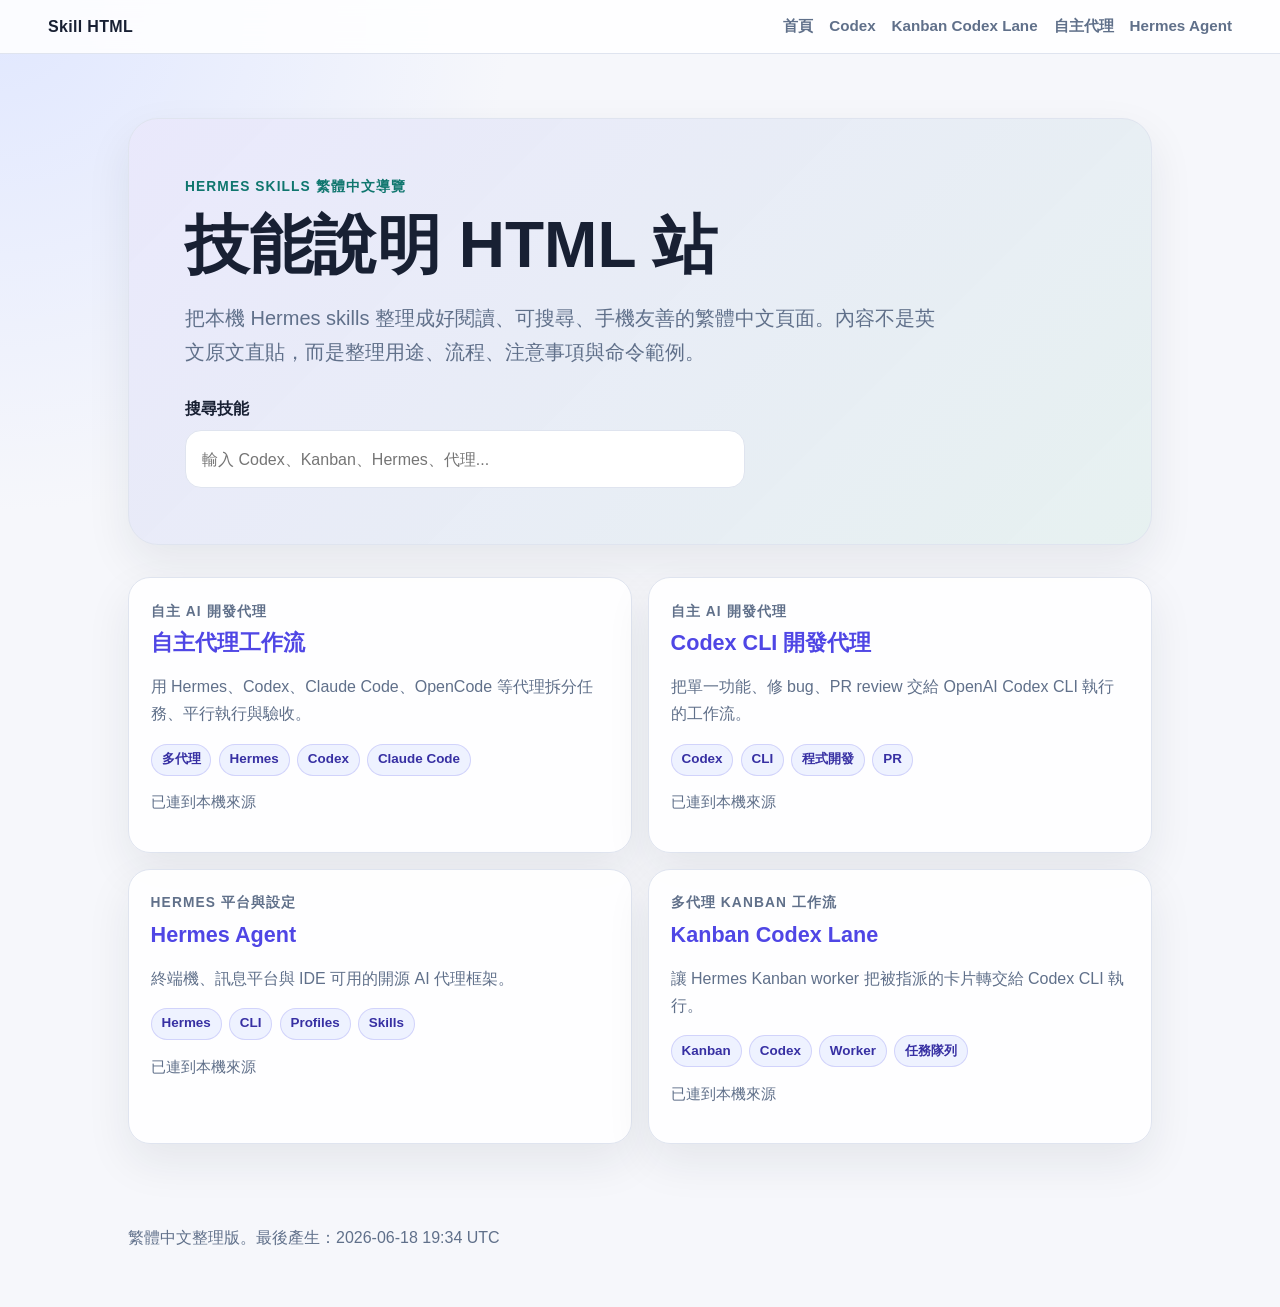
==== index.html @ b424e1a5 "feat: add Traditional Chinese skill HTML site" ====
<!doctype html>
<html lang="zh-Hant">
<head>
  <meta charset="utf-8">
  <meta name="viewport" content="width=device-width, initial-scale=1">
  <meta name="description" content="Hermes skills 繁體中文 HTML 導覽">
  <title>首頁｜Skill HTML</title>
  <link rel="stylesheet" href="assets/style.css">
  <script src="assets/app.js" defer></script>
</head>
<body>
  <header class="site-header">
    <a class="brand" href="index.html">Skill HTML</a>
    <button class="nav-toggle" type="button" aria-expanded="false" aria-controls="site-nav">選單</button>
    <nav id="site-nav" class="site-nav">
      <a href="index.html">首頁</a>
      <a href="skills/codex.html">Codex</a>
      <a href="skills/kanban-codex-lane.html">Kanban Codex Lane</a>
      <a href="skills/autonomous-agent-workflows.html">自主代理</a>
      <a href="skills/hermes-agent.html">Hermes Agent</a>
    </nav>
  </header>
  <main>
    <section class="hero">
      <p class="eyebrow">Hermes Skills 繁體中文導覽</p>
      <h1>技能說明 HTML 站</h1>
      <p class="subtitle">把本機 Hermes skills 整理成好閱讀、可搜尋、手機友善的繁體中文頁面。內容不是英文原文直貼，而是整理用途、流程、注意事項與命令範例。</p>
      <label class="search-box" for="skill-search">搜尋技能</label>
      <input id="skill-search" type="search" placeholder="輸入 Codex、Kanban、Hermes、代理..." autocomplete="off">
    </section>

    <section class="skill-list" aria-label="技能列表">
        <article class="skill-card" data-search="autonomous-agent-workflows 自主代理工作流 這個技能是一套多代理開發方法：先由主代理界定目標與完成定義，再把可獨立處理的子任務委派給其他代理或 CLI，最後由主代理整合、驗證、提交。它強調隔離、可觀測、可回復，而不是讓多個代理同時亂改同一個工作區。">
          <p class="eyebrow">自主 AI 開發代理</p>
          <h2><a href="skills/autonomous-agent-workflows.html">自主代理工作流</a></h2>
          <p>用 Hermes、Codex、Claude Code、OpenCode 等代理拆分任務、平行執行與驗收。</p>
          <div class="tags"><span>多代理</span><span>Hermes</span><span>Codex</span><span>Claude Code</span></div>
          <p class="source-status">已連到本機來源</p>
        </article>        <article class="skill-card" data-search="codex Codex CLI 開發代理 這個技能用來啟動與管理 Codex CLI，讓它在獨立工作目錄中完成明確的開發任務。重點不是把需求丟出去就放任不管，而是先界定範圍、提供必要上下文、要求測試與提交紀錄，再由 Ethan 檢查輸出與整合結果。">
          <p class="eyebrow">自主 AI 開發代理</p>
          <h2><a href="skills/codex.html">Codex CLI 開發代理</a></h2>
          <p>把單一功能、修 bug、PR review 交給 OpenAI Codex CLI 執行的工作流。</p>
          <div class="tags"><span>Codex</span><span>CLI</span><span>程式開發</span><span>PR</span></div>
          <p class="source-status">已連到本機來源</p>
        </article>        <article class="skill-card" data-search="hermes-agent Hermes Agent Hermes Agent 是 Nous Research 的開源 AI 代理框架。它可以在終端機、通訊平台與 IDE 中使用，透過工具呼叫操作檔案、執行命令、搜尋資料、管理記憶與技能。這份中文整理著重在日常使用與設定：profile、skills、tools、MCP、gateway、cron、memory，以及遇到問題時的排查方向。">
          <p class="eyebrow">Hermes 平台與設定</p>
          <h2><a href="skills/hermes-agent.html">Hermes Agent</a></h2>
          <p>終端機、訊息平台與 IDE 可用的開源 AI 代理框架。</p>
          <div class="tags"><span>Hermes</span><span>CLI</span><span>Profiles</span><span>Skills</span></div>
          <p class="source-status">已連到本機來源</p>
        </article>        <article class="skill-card" data-search="kanban-codex-lane Kanban Codex Lane 這個技能描述在 Hermes Kanban 架構中，如何把某張卡片交給 Codex CLI lane。Kanban 負責任務狀態、指派與留言；Codex 負責在 repo 中實作。關鍵是 worker 必須先讀卡片、確認範圍，再把足夠上下文轉成 Codex 任務，最後把測試結果與阻塞原因回寫到 kanban。">
          <p class="eyebrow">多代理 Kanban 工作流</p>
          <h2><a href="skills/kanban-codex-lane.html">Kanban Codex Lane</a></h2>
          <p>讓 Hermes Kanban worker 把被指派的卡片轉交給 Codex CLI 執行。</p>
          <div class="tags"><span>Kanban</span><span>Codex</span><span>Worker</span><span>任務隊列</span></div>
          <p class="source-status">已連到本機來源</p>
        </article>
    </section>

  </main>
  <footer class="site-footer">
    <p>繁體中文整理版。最後產生：2026-06-18 19:34 UTC</p>
  </footer>
</body>
</html>
---- assets/style.css ----
:root {
  color-scheme: light;
  --bg: #f6f7fb;
  --surface: #ffffff;
  --surface-2: #eef2ff;
  --text: #182033;
  --muted: #60708a;
  --brand: #4f46e5;
  --brand-2: #0f766e;
  --border: #dfe4ef;
  --shadow: 0 18px 45px rgba(24, 32, 51, 0.08);
  --radius: 22px;
}

* { box-sizing: border-box; }

body {
  margin: 0;
  font-family: -apple-system, BlinkMacSystemFont, "Segoe UI", "Noto Sans TC", "PingFang TC", "Microsoft JhengHei", sans-serif;
  line-height: 1.7;
  background: radial-gradient(circle at top left, #e0e7ff 0, transparent 32rem), var(--bg);
  color: var(--text);
}

a { color: var(--brand); text-decoration: none; }
a:hover { text-decoration: underline; }

.site-header {
  position: sticky;
  top: 0;
  z-index: 10;
  display: flex;
  align-items: center;
  justify-content: space-between;
  gap: 1rem;
  padding: 0.8rem clamp(1rem, 4vw, 3rem);
  background: rgba(255, 255, 255, 0.86);
  border-bottom: 1px solid var(--border);
  backdrop-filter: blur(14px);
}

.brand {
  color: var(--text);
  font-weight: 800;
  letter-spacing: 0.02em;
}

.site-nav {
  display: flex;
  flex-wrap: wrap;
  gap: 0.5rem 1rem;
  align-items: center;
}

.site-nav a {
  color: var(--muted);
  font-size: 0.95rem;
  font-weight: 650;
}

.nav-toggle {
  display: none;
  border: 1px solid var(--border);
  border-radius: 999px;
  background: var(--surface);
  padding: 0.45rem 0.85rem;
  color: var(--text);
  font-weight: 700;
}

main {
  width: min(1120px, 100%);
  margin: 0 auto;
  padding: clamp(1.2rem, 4vw, 3rem);
}

.hero {
  margin: 1rem 0 2rem;
  padding: clamp(1.4rem, 5vw, 3.5rem);
  background: linear-gradient(135deg, rgba(79, 70, 229, 0.12), rgba(15, 118, 110, 0.1)), var(--surface);
  border: 1px solid var(--border);
  border-radius: calc(var(--radius) + 8px);
  box-shadow: var(--shadow);
}

.skill-hero { margin-bottom: 1.4rem; }

.eyebrow {
  margin: 0 0 0.45rem;
  color: var(--brand-2);
  font-size: 0.86rem;
  font-weight: 850;
  letter-spacing: 0.08em;
  text-transform: uppercase;
}

h1, h2, h3 { line-height: 1.25; }
h1 { margin: 0; font-size: clamp(2rem, 7vw, 4rem); }
h2 { margin-top: 0; font-size: 1.35rem; }
h3 { margin: 0 0 0.5rem; font-size: 1rem; }

.subtitle {
  max-width: 760px;
  margin: 1rem 0 0;
  color: var(--muted);
  font-size: clamp(1rem, 2.5vw, 1.25rem);
}

.search-box {
  display: block;
  margin-top: 1.6rem;
  font-weight: 800;
}

#skill-search {
  width: min(560px, 100%);
  margin-top: 0.5rem;
  padding: 0.9rem 1rem;
  border: 1px solid var(--border);
  border-radius: 16px;
  font: inherit;
  background: var(--surface);
  color: var(--text);
}

.skill-list,
.content-grid {
  display: grid;
  grid-template-columns: repeat(2, minmax(0, 1fr));
  gap: 1rem;
}

.skill-card,
.panel {
  background: rgba(255, 255, 255, 0.94);
  border: 1px solid var(--border);
  border-radius: var(--radius);
  box-shadow: var(--shadow);
}

.skill-card { padding: 1.35rem; }
.skill-card h2 { margin: 0 0 0.6rem; }
.skill-card p { color: var(--muted); }

.panel { padding: clamp(1rem, 3vw, 1.5rem); }
.span-2 { grid-column: span 2; }

.tags {
  display: flex;
  flex-wrap: wrap;
  gap: 0.45rem;
  margin-top: 1rem;
}

.tags span {
  display: inline-flex;
  align-items: center;
  border: 1px solid rgba(79, 70, 229, 0.18);
  border-radius: 999px;
  background: var(--surface-2);
  padding: 0.22rem 0.62rem;
  color: #3730a3;
  font-size: 0.84rem;
  font-weight: 700;
}

.source-status,
.muted {
  color: var(--muted);
  font-size: 0.92rem;
}

dl { margin: 0; }
dt { color: var(--muted); font-size: 0.82rem; font-weight: 800; }
dd { margin: 0 0 0.85rem; overflow-wrap: anywhere; }

ul { padding-left: 1.2rem; }
li + li { margin-top: 0.45rem; }

.commands {
  display: grid;
  gap: 0.9rem;
}

.command-card {
  border: 1px solid var(--border);
  border-radius: 16px;
  background: #fbfcff;
  padding: 1rem;
}

pre {
  margin: 0;
  overflow-x: auto;
  border-radius: 14px;
  background: #101828;
  color: #e5e7eb;
  padding: 0.95rem;
  font-size: 0.9rem;
}

code {
  font-family: "SFMono-Regular", Consolas, "Liberation Mono", monospace;
}

.site-footer {
  width: min(1120px, 100%);
  margin: 0 auto;
  padding: 1rem clamp(1.2rem, 4vw, 3rem) 2.5rem;
  color: var(--muted);
}

.is-hidden { display: none !important; }

@media (max-width: 760px) {
  .site-header { align-items: flex-start; }
  .nav-toggle { display: inline-flex; }
  .site-nav {
    display: none;
    position: absolute;
    left: 1rem;
    right: 1rem;
    top: 3.6rem;
    flex-direction: column;
    align-items: stretch;
    padding: 0.9rem;
    border: 1px solid var(--border);
    border-radius: 18px;
    background: var(--surface);
    box-shadow: var(--shadow);
  }
  .site-nav.is-open { display: flex; }
  .site-nav a { padding: 0.5rem; }
  .skill-list,
  .content-grid { grid-template-columns: 1fr; }
  .span-2 { grid-column: auto; }
  h1 { font-size: clamp(2rem, 12vw, 3rem); }
}
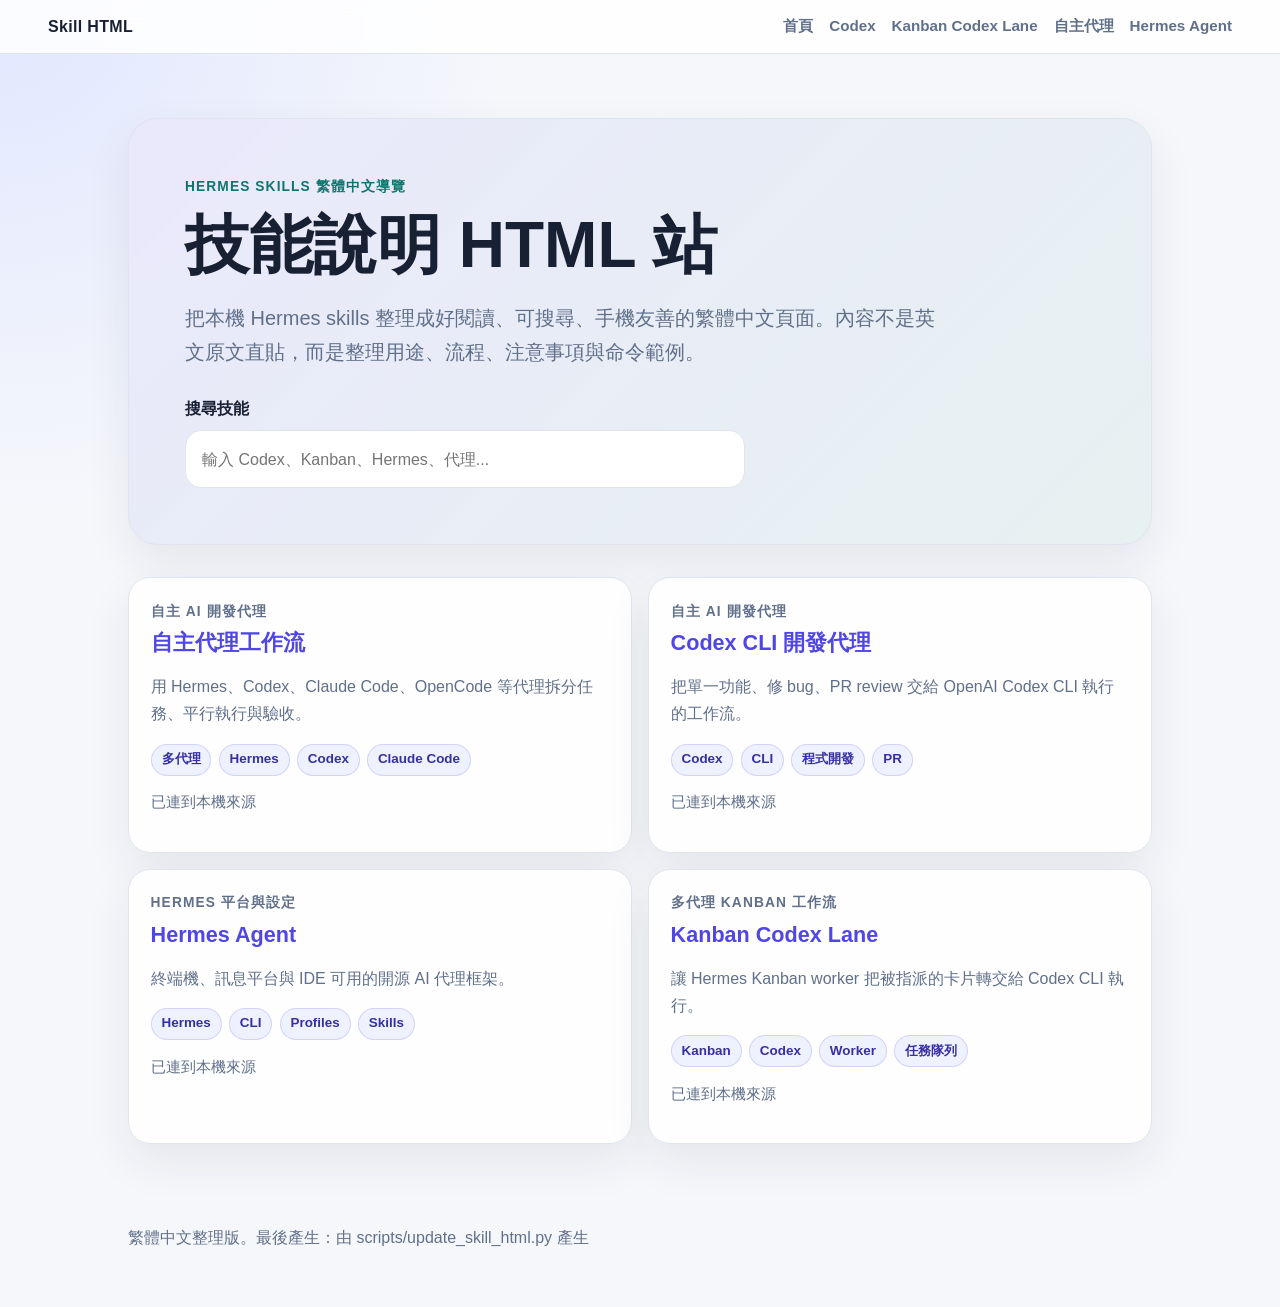
==== commit 9677bd2d: "fix: make generated skill pages deterministic" ====
--- a/index.html
+++ b/index.html
@@ -59,7 +59,7 @@
 
   </main>
   <footer class="site-footer">
-    <p>繁體中文整理版。最後產生：2026-06-18 19:34 UTC</p>
+    <p>繁體中文整理版。最後產生：由 scripts/update_skill_html.py 產生</p>
   </footer>
 </body>
 </html>
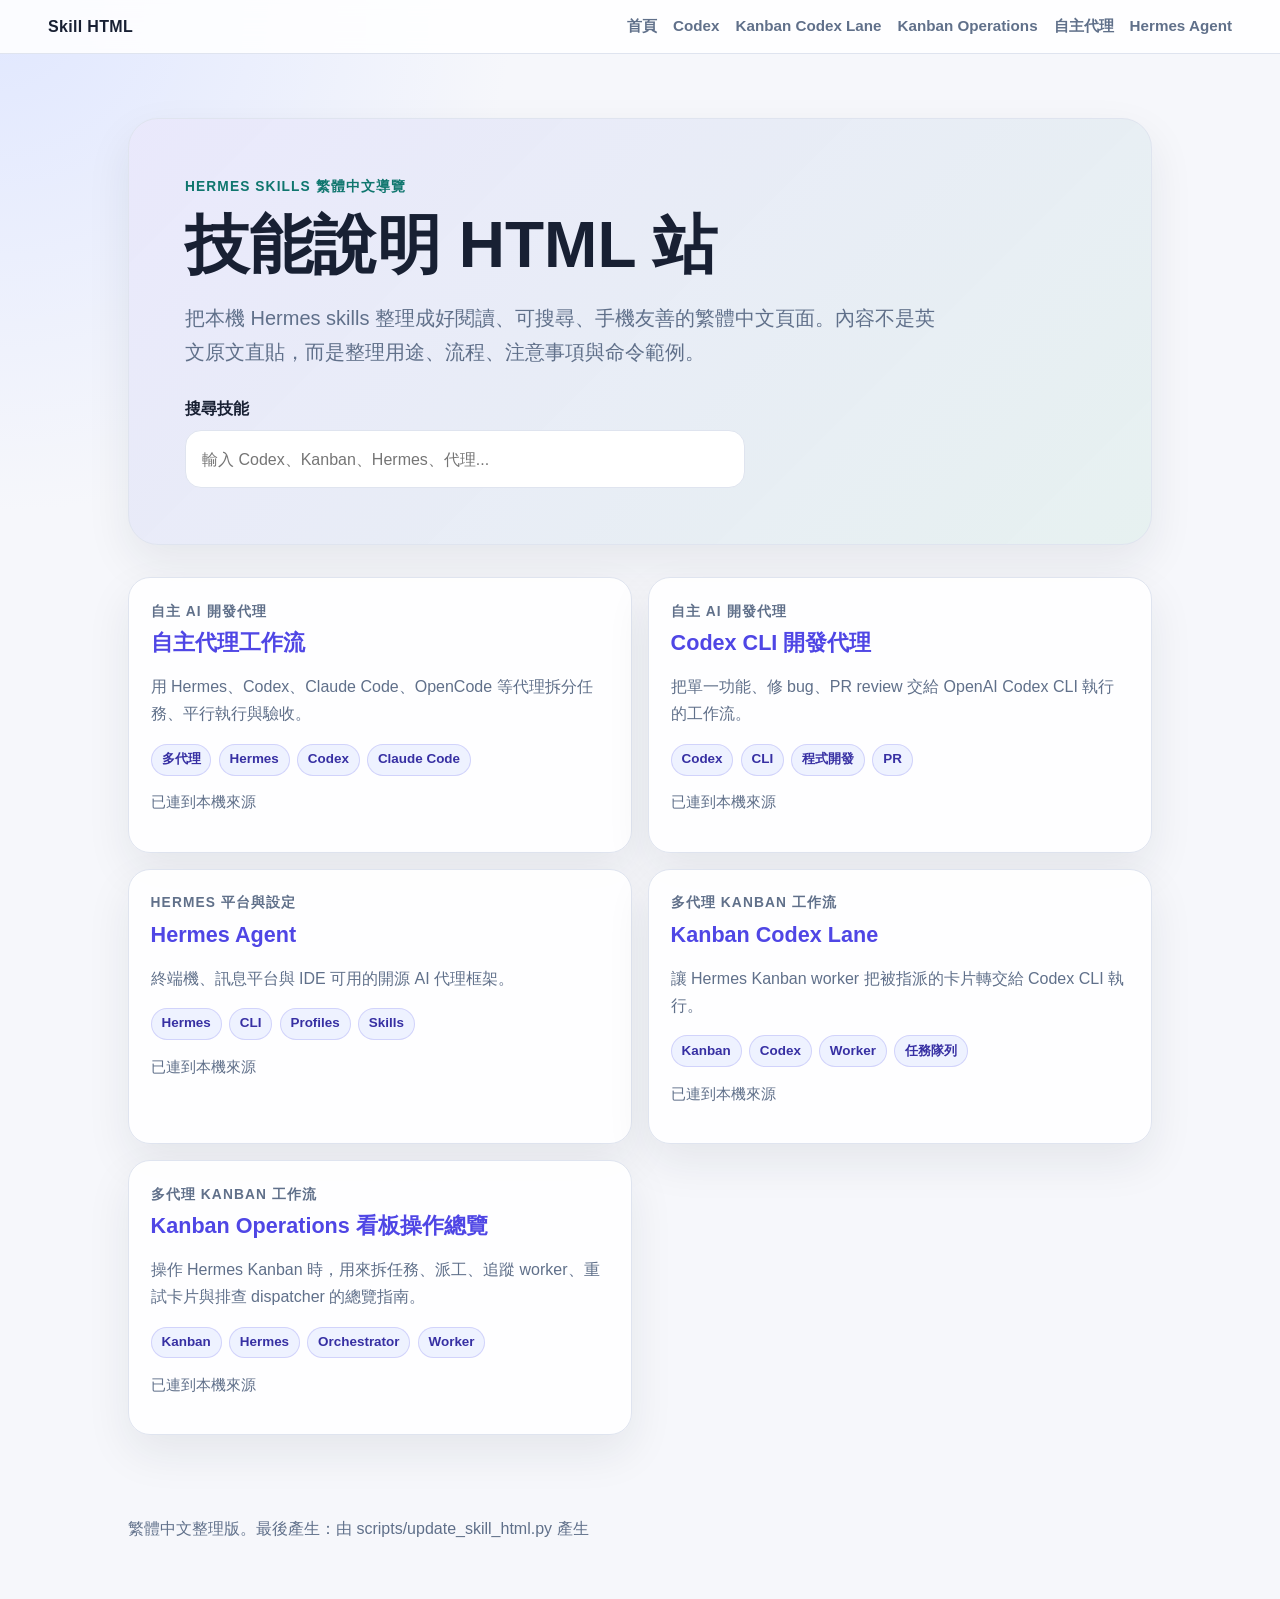
==== commit 269d786c: "feat: add Kanban operations skill page" ====
--- a/index.html
+++ b/index.html
@@ -16,6 +16,7 @@
       <a href="index.html">首頁</a>
       <a href="skills/codex.html">Codex</a>
       <a href="skills/kanban-codex-lane.html">Kanban Codex Lane</a>
+      <a href="skills/kanban-operations.html">Kanban Operations</a>
       <a href="skills/autonomous-agent-workflows.html">自主代理</a>
       <a href="skills/hermes-agent.html">Hermes Agent</a>
     </nav>
@@ -54,6 +55,12 @@
           <p>讓 Hermes Kanban worker 把被指派的卡片轉交給 Codex CLI 執行。</p>
           <div class="tags"><span>Kanban</span><span>Codex</span><span>Worker</span><span>任務隊列</span></div>
           <p class="source-status">已連到本機來源</p>
+        </article>        <article class="skill-card" data-search="kanban-operations Kanban Operations 看板操作總覽 用途：這個技能是 Hermes Kanban 的操作總覽，將 orchestrator lane、worker lane 與 operator lane 的責任分清楚。它不是把英文原文搬過來，而是把日常看板操作整理成手機上也容易閱讀的中文說明：如何拆卡、指派 profile、讓 worker 在正確工作區執行、用看板證據確認狀態，以及在卡住、逾時或需要重試時如何安全恢復。">
+          <p class="eyebrow">多代理 Kanban 工作流</p>
+          <h2><a href="skills/kanban-operations.html">Kanban Operations 看板操作總覽</a></h2>
+          <p>操作 Hermes Kanban 時，用來拆任務、派工、追蹤 worker、重試卡片與排查 dispatcher 的總覽指南。</p>
+          <div class="tags"><span>Kanban</span><span>Hermes</span><span>Orchestrator</span><span>Worker</span></div>
+          <p class="source-status">已連到本機來源</p>
         </article>
     </section>
 
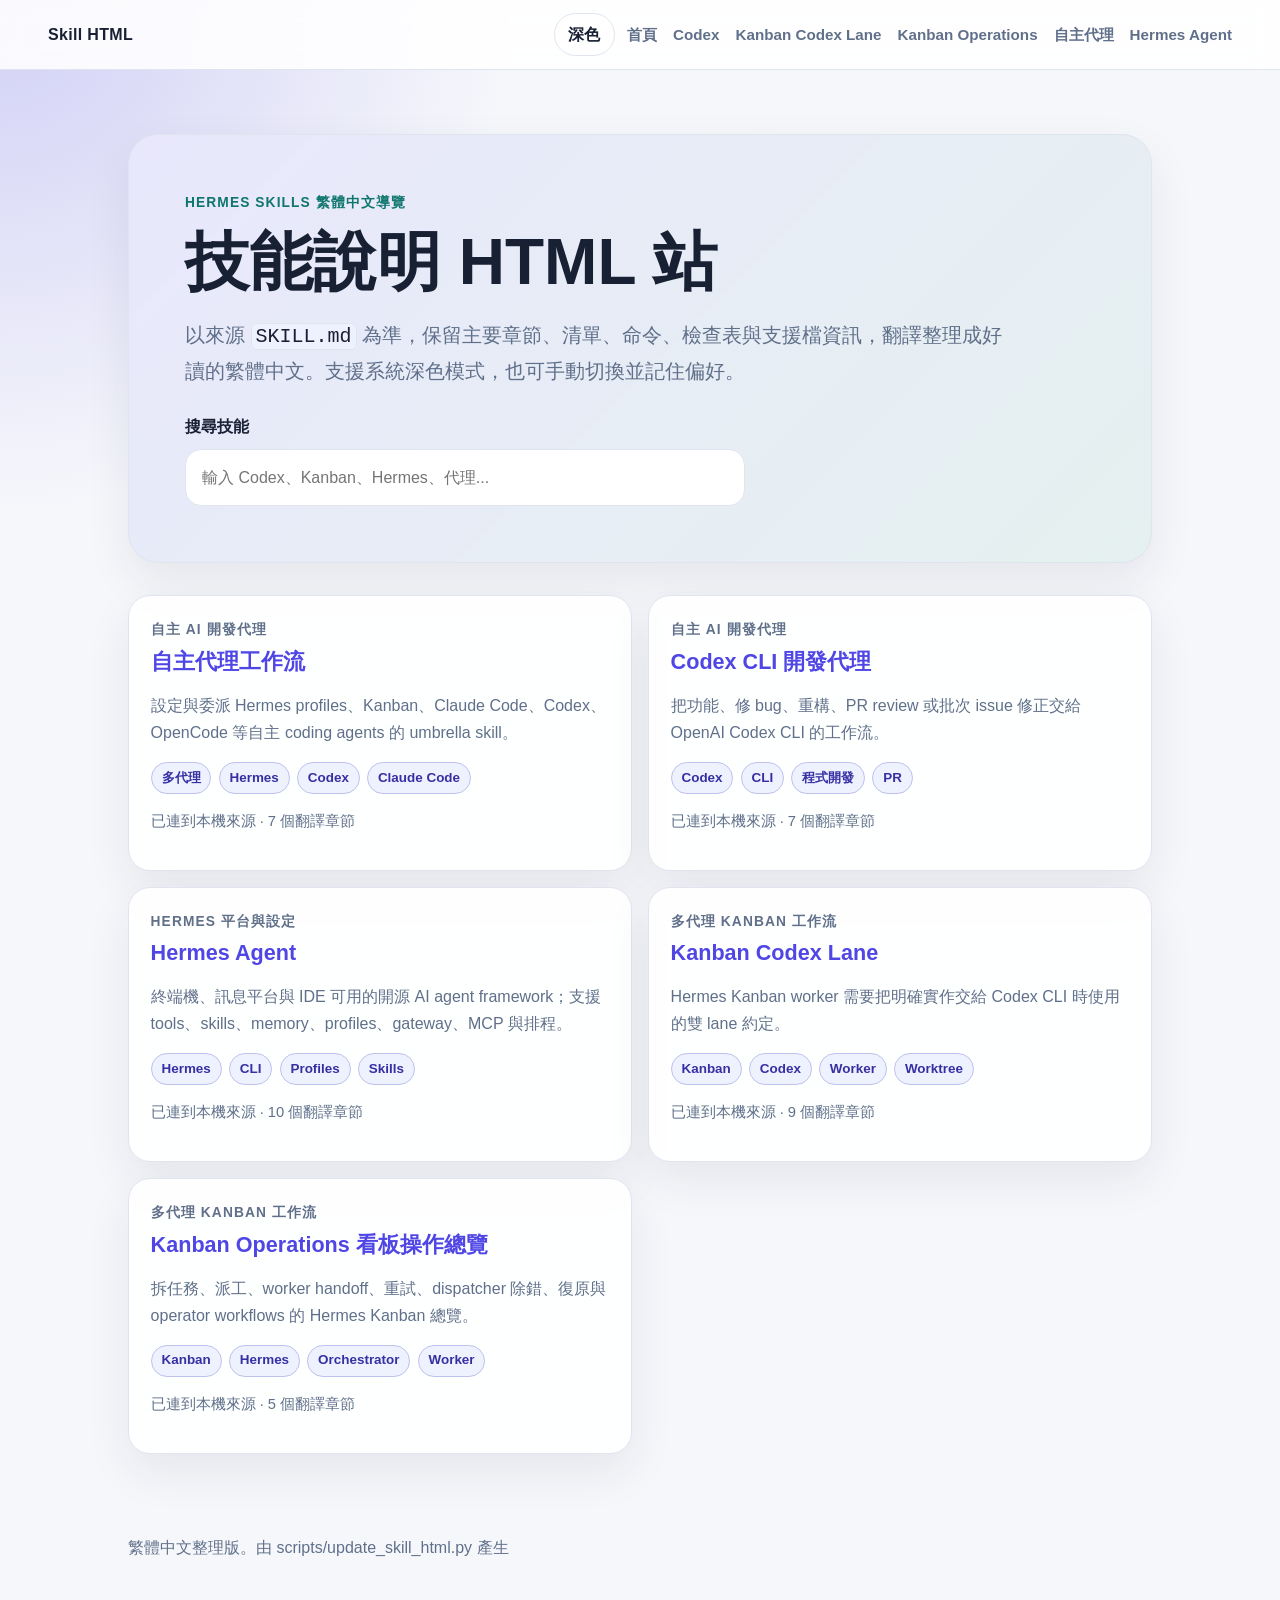
==== commit a54466b7: "feat: improve skill HTML fidelity and dark mode" ====
--- a/index.html
+++ b/index.html
@@ -11,6 +11,7 @@
 <body>
   <header class="site-header">
     <a class="brand" href="index.html">Skill HTML</a>
+    <button class="theme-toggle" type="button" aria-label="切換深色模式" aria-pressed="false">深色</button>
     <button class="nav-toggle" type="button" aria-expanded="false" aria-controls="site-nav">選單</button>
     <nav id="site-nav" class="site-nav">
       <a href="index.html">首頁</a>
@@ -25,48 +26,48 @@
     <section class="hero">
       <p class="eyebrow">Hermes Skills 繁體中文導覽</p>
       <h1>技能說明 HTML 站</h1>
-      <p class="subtitle">把本機 Hermes skills 整理成好閱讀、可搜尋、手機友善的繁體中文頁面。內容不是英文原文直貼，而是整理用途、流程、注意事項與命令範例。</p>
+      <p class="subtitle">以來源 <code>SKILL.md</code> 為準，保留主要章節、清單、命令、檢查表與支援檔資訊，翻譯整理成好讀的繁體中文。支援系統深色模式，也可手動切換並記住偏好。</p>
       <label class="search-box" for="skill-search">搜尋技能</label>
       <input id="skill-search" type="search" placeholder="輸入 Codex、Kanban、Hermes、代理..." autocomplete="off">
     </section>
 
     <section class="skill-list" aria-label="技能列表">
-        <article class="skill-card" data-search="autonomous-agent-workflows 自主代理工作流 這個技能是一套多代理開發方法：先由主代理界定目標與完成定義，再把可獨立處理的子任務委派給其他代理或 CLI，最後由主代理整合、驗證、提交。它強調隔離、可觀測、可回復，而不是讓多個代理同時亂改同一個工作區。">
+        <article class="skill-card" data-search="autonomous-agent-workflows 自主代理工作流 此頁依照 Autonomous Agent Workflows 的 source SKILL.md 翻譯：Overview、Decision Flow、External coding CLIs、OpenCode API lane/API mode、Hermes profiles and model providers、Multi-agent agency teams、支援檔與 Verification Checklist。 多代理 Hermes Codex Claude Code OpenCode Kanban">
           <p class="eyebrow">自主 AI 開發代理</p>
           <h2><a href="skills/autonomous-agent-workflows.html">自主代理工作流</a></h2>
-          <p>用 Hermes、Codex、Claude Code、OpenCode 等代理拆分任務、平行執行與驗收。</p>
+          <p>設定與委派 Hermes profiles、Kanban、Claude Code、Codex、OpenCode 等自主 coding agents 的 umbrella skill。</p>
           <div class="tags"><span>多代理</span><span>Hermes</span><span>Codex</span><span>Claude Code</span></div>
-          <p class="source-status">已連到本機來源</p>
-        </article>        <article class="skill-card" data-search="codex Codex CLI 開發代理 這個技能用來啟動與管理 Codex CLI，讓它在獨立工作目錄中完成明確的開發任務。重點不是把需求丟出去就放任不管，而是先界定範圍、提供必要上下文、要求測試與提交紀錄，再由 Ethan 檢查輸出與整合結果。">
+          <p class="source-status">已連到本機來源 · 7 個翻譯章節</p>
+        </article>        <article class="skill-card" data-search="codex Codex CLI 開發代理 此頁依照 Codex CLI skill 的原始章節翻譯整理：保留何時使用、必要條件、一次性任務、長任務背景模式、重要 flags、Gateway 沙盒注意事項、PR review、worktree 平行修 issue、批次 PR review 與操作規則。 Codex CLI 程式開發 PR 自動化">
           <p class="eyebrow">自主 AI 開發代理</p>
           <h2><a href="skills/codex.html">Codex CLI 開發代理</a></h2>
-          <p>把單一功能、修 bug、PR review 交給 OpenAI Codex CLI 執行的工作流。</p>
+          <p>把功能、修 bug、重構、PR review 或批次 issue 修正交給 OpenAI Codex CLI 的工作流。</p>
           <div class="tags"><span>Codex</span><span>CLI</span><span>程式開發</span><span>PR</span></div>
-          <p class="source-status">已連到本機來源</p>
-        </article>        <article class="skill-card" data-search="hermes-agent Hermes Agent Hermes Agent 是 Nous Research 的開源 AI 代理框架。它可以在終端機、通訊平台與 IDE 中使用，透過工具呼叫操作檔案、執行命令、搜尋資料、管理記憶與技能。這份中文整理著重在日常使用與設定：profile、skills、tools、MCP、gateway、cron、memory，以及遇到問題時的排查方向。">
+          <p class="source-status">已連到本機來源 · 7 個翻譯章節</p>
+        </article>        <article class="skill-card" data-search="hermes-agent Hermes Agent 此頁以 Hermes Agent skill 為準，將原始長篇 skill 分成繁中可讀章節：定位與差異化、Quick Start、CLI reference、slash commands、paths/config、providers、toolsets、安全與隱私、voice、spawning、durable systems、troubleshooting、where to find things、contributor quick reference。官方文件仍是最新權威來源。 Hermes CLI Profiles Skills MCP Gateway">
           <p class="eyebrow">Hermes 平台與設定</p>
           <h2><a href="skills/hermes-agent.html">Hermes Agent</a></h2>
-          <p>終端機、訊息平台與 IDE 可用的開源 AI 代理框架。</p>
+          <p>終端機、訊息平台與 IDE 可用的開源 AI agent framework；支援 tools、skills、memory、profiles、gateway、MCP 與排程。</p>
           <div class="tags"><span>Hermes</span><span>CLI</span><span>Profiles</span><span>Skills</span></div>
-          <p class="source-status">已連到本機來源</p>
-        </article>        <article class="skill-card" data-search="kanban-codex-lane Kanban Codex Lane 這個技能描述在 Hermes Kanban 架構中，如何把某張卡片交給 Codex CLI lane。Kanban 負責任務狀態、指派與留言；Codex 負責在 repo 中實作。關鍵是 worker 必須先讀卡片、確認範圍，再把足夠上下文轉成 Codex 任務，最後把測試結果與阻塞原因回寫到 kanban。">
+          <p class="source-status">已連到本機來源 · 10 個翻譯章節</p>
+        </article>        <article class="skill-card" data-search="kanban-codex-lane Kanban Codex Lane 此頁忠實保留 Kanban Codex Lane skill 的結構：Overview、何時使用與何時不用、所有權規則、worktree/branch pattern、能力檢查、模式選擇、prompt 建構、監控與 kill、reconciliation checklist、kanban_complete metadata schema、常見陷阱與驗證清單。 Kanban Codex Worker Worktree 自動化">
           <p class="eyebrow">多代理 Kanban 工作流</p>
           <h2><a href="skills/kanban-codex-lane.html">Kanban Codex Lane</a></h2>
-          <p>讓 Hermes Kanban worker 把被指派的卡片轉交給 Codex CLI 執行。</p>
-          <div class="tags"><span>Kanban</span><span>Codex</span><span>Worker</span><span>任務隊列</span></div>
-          <p class="source-status">已連到本機來源</p>
-        </article>        <article class="skill-card" data-search="kanban-operations Kanban Operations 看板操作總覽 用途：這個技能是 Hermes Kanban 的操作總覽，將 orchestrator lane、worker lane 與 operator lane 的責任分清楚。它不是把英文原文搬過來，而是把日常看板操作整理成手機上也容易閱讀的中文說明：如何拆卡、指派 profile、讓 worker 在正確工作區執行、用看板證據確認狀態，以及在卡住、逾時或需要重試時如何安全恢復。">
+          <p>Hermes Kanban worker 需要把明確實作交給 Codex CLI 時使用的雙 lane 約定。</p>
+          <div class="tags"><span>Kanban</span><span>Codex</span><span>Worker</span><span>Worktree</span></div>
+          <p class="source-status">已連到本機來源 · 9 個翻譯章節</p>
+        </article>        <article class="skill-card" data-search="kanban-operations Kanban Operations 看板操作總覽 此頁依照 Kanban Operations umbrella skill 的原始章節翻譯整理：Overview、Orchestrator lane、Worker lane、Operator lane、支援檔與 Verification Checklist。重點是用 board evidence 管理狀態，而不是靠猜測或口頭摘要。 Kanban Hermes Orchestrator Worker Operator Recovery">
           <p class="eyebrow">多代理 Kanban 工作流</p>
           <h2><a href="skills/kanban-operations.html">Kanban Operations 看板操作總覽</a></h2>
-          <p>操作 Hermes Kanban 時，用來拆任務、派工、追蹤 worker、重試卡片與排查 dispatcher 的總覽指南。</p>
+          <p>拆任務、派工、worker handoff、重試、dispatcher 除錯、復原與 operator workflows 的 Hermes Kanban 總覽。</p>
           <div class="tags"><span>Kanban</span><span>Hermes</span><span>Orchestrator</span><span>Worker</span></div>
-          <p class="source-status">已連到本機來源</p>
+          <p class="source-status">已連到本機來源 · 5 個翻譯章節</p>
         </article>
     </section>
 
   </main>
   <footer class="site-footer">
-    <p>繁體中文整理版。最後產生：由 scripts/update_skill_html.py 產生</p>
+    <p>繁體中文整理版。由 scripts/update_skill_html.py 產生</p>
   </footer>
 </body>
 </html>
--- a/assets/style.css
+++ b/assets/style.css
@@ -2,14 +2,63 @@
   color-scheme: light;
   --bg: #f6f7fb;
   --surface: #ffffff;
+  --surface-rgb: 255, 255, 255;
   --surface-2: #eef2ff;
+  --surface-3: #fbfcff;
   --text: #182033;
   --muted: #60708a;
   --brand: #4f46e5;
   --brand-2: #0f766e;
+  --tag-text: #3730a3;
   --border: #dfe4ef;
   --shadow: 0 18px 45px rgba(24, 32, 51, 0.08);
+  --code-bg: #101828;
+  --code-text: #e5e7eb;
+  --callout-bg: #fff7ed;
+  --callout-border: #fed7aa;
   --radius: 22px;
+}
+
+@media (prefers-color-scheme: dark) {
+  :root:not([data-theme="light"]) {
+    color-scheme: dark;
+    --bg: #0b1020;
+    --surface: #111827;
+    --surface-rgb: 17, 24, 39;
+    --surface-2: #172554;
+    --surface-3: #0f172a;
+    --text: #e5e7eb;
+    --muted: #a7b0c0;
+    --brand: #a5b4fc;
+    --brand-2: #5eead4;
+    --tag-text: #dbeafe;
+    --border: #2b3548;
+    --shadow: 0 18px 45px rgba(0, 0, 0, 0.34);
+    --code-bg: #020617;
+    --code-text: #e2e8f0;
+    --callout-bg: #2a1d0b;
+    --callout-border: #854d0e;
+  }
+}
+
+:root[data-theme="dark"] {
+  color-scheme: dark;
+  --bg: #0b1020;
+  --surface: #111827;
+  --surface-rgb: 17, 24, 39;
+  --surface-2: #172554;
+  --surface-3: #0f172a;
+  --text: #e5e7eb;
+  --muted: #a7b0c0;
+  --brand: #a5b4fc;
+  --brand-2: #5eead4;
+  --tag-text: #dbeafe;
+  --border: #2b3548;
+  --shadow: 0 18px 45px rgba(0, 0, 0, 0.34);
+  --code-bg: #020617;
+  --code-text: #e2e8f0;
+  --callout-bg: #2a1d0b;
+  --callout-border: #854d0e;
 }
 
 * { box-sizing: border-box; }
@@ -18,7 +67,7 @@
   margin: 0;
   font-family: -apple-system, BlinkMacSystemFont, "Segoe UI", "Noto Sans TC", "PingFang TC", "Microsoft JhengHei", sans-serif;
   line-height: 1.7;
-  background: radial-gradient(circle at top left, #e0e7ff 0, transparent 32rem), var(--bg);
+  background: radial-gradient(circle at top left, color-mix(in srgb, var(--brand) 22%, transparent) 0, transparent 32rem), var(--bg);
   color: var(--text);
 }
 
@@ -32,9 +81,9 @@
   display: flex;
   align-items: center;
   justify-content: space-between;
-  gap: 1rem;
+  gap: 0.75rem;
   padding: 0.8rem clamp(1rem, 4vw, 3rem);
-  background: rgba(255, 255, 255, 0.86);
+  background: rgba(var(--surface-rgb), 0.88);
   border-bottom: 1px solid var(--border);
   backdrop-filter: blur(14px);
 }
@@ -43,6 +92,7 @@
   color: var(--text);
   font-weight: 800;
   letter-spacing: 0.02em;
+  white-space: nowrap;
 }
 
 .site-nav {
@@ -58,15 +108,20 @@
   font-weight: 650;
 }
 
-.nav-toggle {
-  display: none;
+.nav-toggle,
+.theme-toggle {
   border: 1px solid var(--border);
   border-radius: 999px;
   background: var(--surface);
   padding: 0.45rem 0.85rem;
   color: var(--text);
+  font: inherit;
   font-weight: 700;
-}
+  cursor: pointer;
+}
+
+.nav-toggle { display: none; }
+.theme-toggle { margin-left: auto; }
 
 main {
   width: min(1120px, 100%);
@@ -77,7 +132,7 @@
 .hero {
   margin: 1rem 0 2rem;
   padding: clamp(1.4rem, 5vw, 3.5rem);
-  background: linear-gradient(135deg, rgba(79, 70, 229, 0.12), rgba(15, 118, 110, 0.1)), var(--surface);
+  background: linear-gradient(135deg, color-mix(in srgb, var(--brand) 13%, transparent), color-mix(in srgb, var(--brand-2) 11%, transparent)), var(--surface);
   border: 1px solid var(--border);
   border-radius: calc(var(--radius) + 8px);
   box-shadow: var(--shadow);
@@ -100,7 +155,7 @@
 h3 { margin: 0 0 0.5rem; font-size: 1rem; }
 
 .subtitle {
-  max-width: 760px;
+  max-width: 820px;
   margin: 1rem 0 0;
   color: var(--muted);
   font-size: clamp(1rem, 2.5vw, 1.25rem);
@@ -132,7 +187,7 @@
 
 .skill-card,
 .panel {
-  background: rgba(255, 255, 255, 0.94);
+  background: rgba(var(--surface-rgb), 0.95);
   border: 1px solid var(--border);
   border-radius: var(--radius);
   box-shadow: var(--shadow);
@@ -144,6 +199,27 @@
 
 .panel { padding: clamp(1rem, 3vw, 1.5rem); }
 .span-2 { grid-column: span 2; }
+
+.translated-section { position: relative; overflow: hidden; }
+.section-number {
+  position: absolute;
+  right: 1.1rem;
+  top: 0.75rem;
+  color: color-mix(in srgb, var(--brand) 28%, transparent);
+  font-size: 2.1rem;
+  font-weight: 900;
+  line-height: 1;
+}
+.source-heading {
+  margin-top: -0.25rem;
+  color: var(--muted);
+  font-size: 0.9rem;
+  font-weight: 700;
+}
+
+.content-policy {
+  border-left: 6px solid var(--brand-2);
+}
 
 .tags {
   display: flex;
@@ -155,11 +231,11 @@
 .tags span {
   display: inline-flex;
   align-items: center;
-  border: 1px solid rgba(79, 70, 229, 0.18);
+  border: 1px solid color-mix(in srgb, var(--brand) 22%, var(--border));
   border-radius: 999px;
   background: var(--surface-2);
   padding: 0.22rem 0.62rem;
-  color: #3730a3;
+  color: var(--tag-text);
   font-size: 0.84rem;
   font-weight: 700;
 }
@@ -174,33 +250,76 @@
 dt { color: var(--muted); font-size: 0.82rem; font-weight: 800; }
 dd { margin: 0 0 0.85rem; overflow-wrap: anywhere; }
 
-ul { padding-left: 1.2rem; }
+ul, ol { padding-left: 1.25rem; }
 li + li { margin-top: 0.45rem; }
+.checklist { list-style: none; padding-left: 0; }
+.checklist li { position: relative; padding-left: 1.7rem; }
+.checklist li::before {
+  content: "✓";
+  position: absolute;
+  left: 0;
+  top: 0;
+  color: var(--brand-2);
+  font-weight: 900;
+}
 
 .commands {
   display: grid;
   gap: 0.9rem;
 }
 
-.command-card {
+.command-card,
+.code-block,
+.callout {
   border: 1px solid var(--border);
   border-radius: 16px;
-  background: #fbfcff;
+  background: var(--surface-3);
   padding: 1rem;
 }
+
+.callout {
+  background: var(--callout-bg);
+  border-color: var(--callout-border);
+}
+.callout p { margin-bottom: 0; }
 
 pre {
   margin: 0;
   overflow-x: auto;
   border-radius: 14px;
-  background: #101828;
-  color: #e5e7eb;
+  background: var(--code-bg);
+  color: var(--code-text);
   padding: 0.95rem;
   font-size: 0.9rem;
 }
 
+p code, li code, td code {
+  border: 1px solid var(--border);
+  border-radius: 0.35rem;
+  background: var(--surface-2);
+  padding: 0.05rem 0.25rem;
+  color: var(--text);
+}
+
 code {
   font-family: "SFMono-Regular", Consolas, "Liberation Mono", monospace;
+}
+
+.table-wrap { overflow-x: auto; }
+table {
+  width: 100%;
+  border-collapse: collapse;
+  min-width: 560px;
+}
+th, td {
+  border: 1px solid var(--border);
+  padding: 0.7rem;
+  text-align: left;
+  vertical-align: top;
+}
+th {
+  background: var(--surface-2);
+  color: var(--text);
 }
 
 .site-footer {
@@ -212,15 +331,17 @@
 
 .is-hidden { display: none !important; }
 
-@media (max-width: 760px) {
-  .site-header { align-items: flex-start; }
+@media (max-width: 860px) {
+  .site-header {
+    align-items: center;
+    flex-wrap: wrap;
+  }
   .nav-toggle { display: inline-flex; }
+  .theme-toggle { margin-left: auto; }
   .site-nav {
     display: none;
-    position: absolute;
-    left: 1rem;
-    right: 1rem;
-    top: 3.6rem;
+    order: 4;
+    width: 100%;
     flex-direction: column;
     align-items: stretch;
     padding: 0.9rem;
@@ -235,4 +356,7 @@
   .content-grid { grid-template-columns: 1fr; }
   .span-2 { grid-column: auto; }
   h1 { font-size: clamp(2rem, 12vw, 3rem); }
-}
+  main { padding-inline: 0.85rem; }
+  .section-number { position: static; margin-bottom: 0.35rem; font-size: 1.2rem; }
+  table { min-width: 520px; }
+}
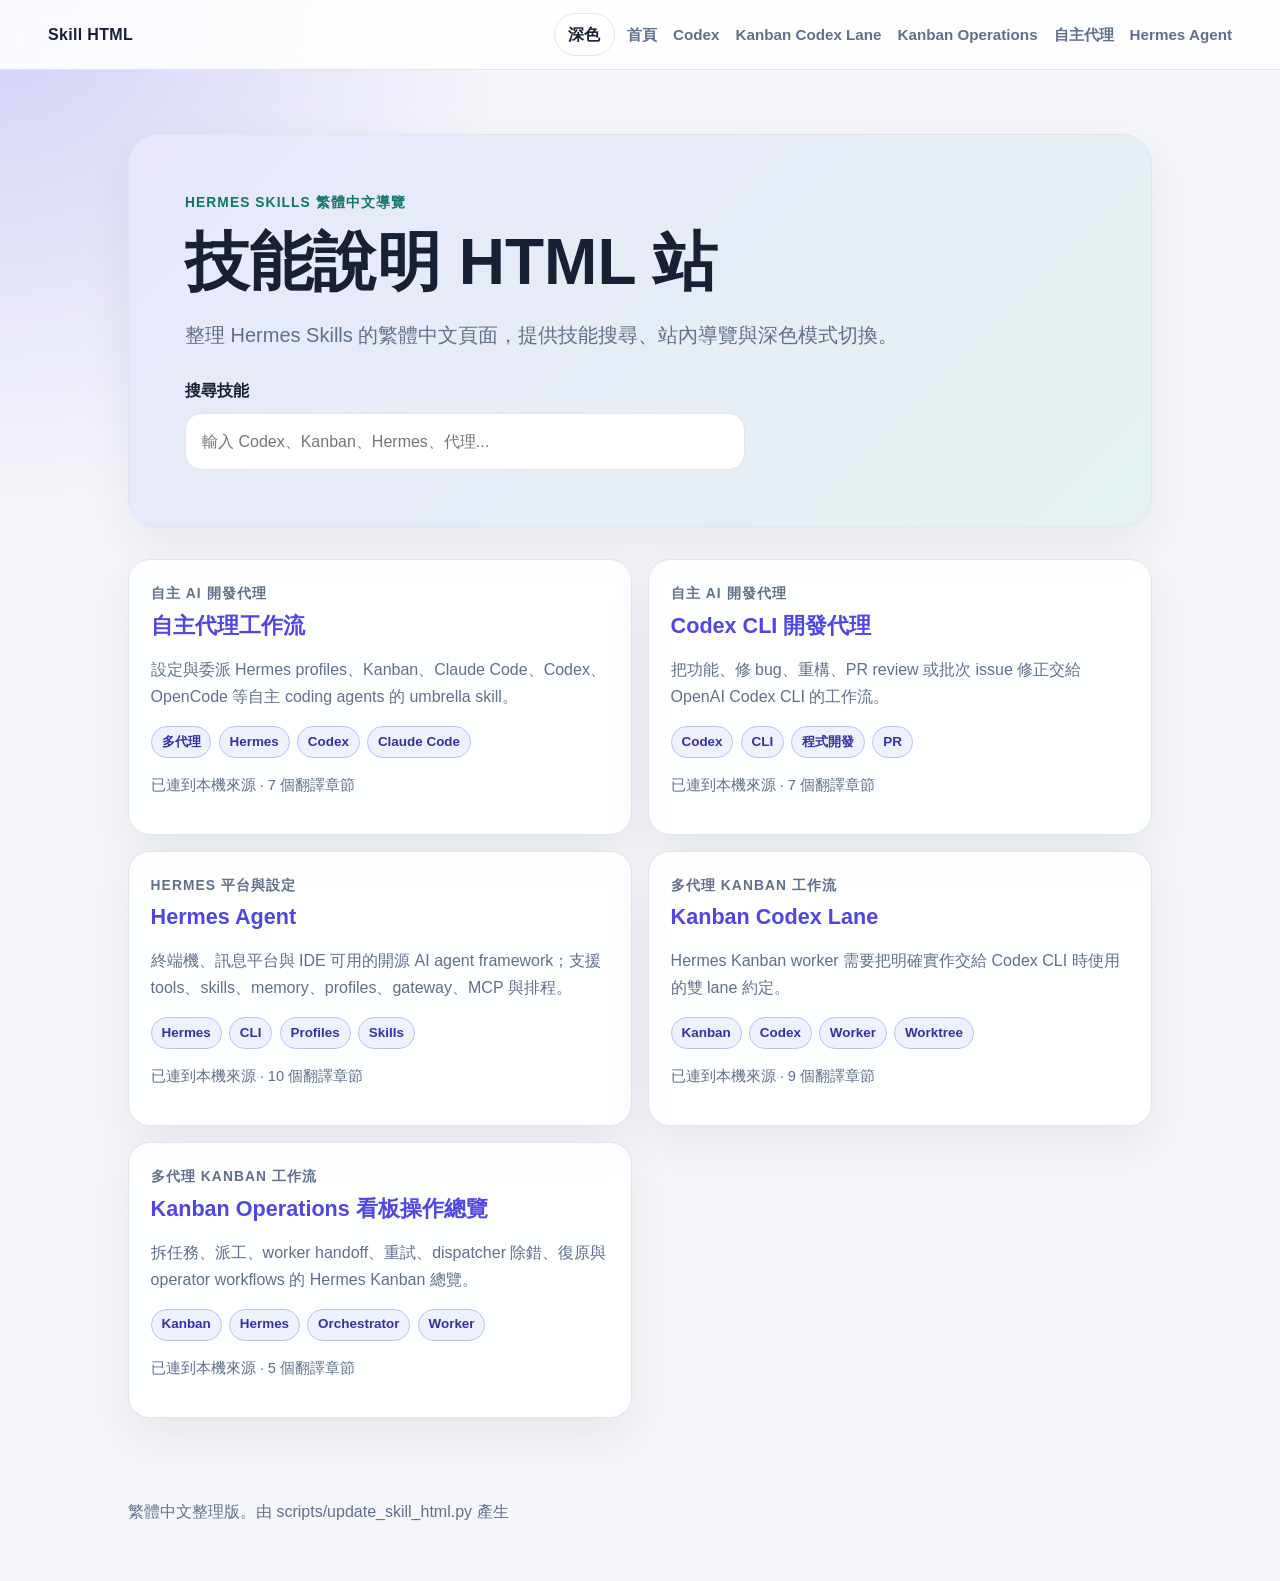
==== commit 278ab60a: "fix: remove visible skill site strategy text" ====
--- a/index.html
+++ b/index.html
@@ -26,7 +26,7 @@
     <section class="hero">
       <p class="eyebrow">Hermes Skills 繁體中文導覽</p>
       <h1>技能說明 HTML 站</h1>
-      <p class="subtitle">以來源 <code>SKILL.md</code> 為準，保留主要章節、清單、命令、檢查表與支援檔資訊，翻譯整理成好讀的繁體中文。支援系統深色模式，也可手動切換並記住偏好。</p>
+      <p class="subtitle">整理 Hermes Skills 的繁體中文頁面，提供技能搜尋、站內導覽與深色模式切換。</p>
       <label class="search-box" for="skill-search">搜尋技能</label>
       <input id="skill-search" type="search" placeholder="輸入 Codex、Kanban、Hermes、代理..." autocomplete="off">
     </section>
--- a/assets/style.css
+++ b/assets/style.css
@@ -217,9 +217,6 @@
   font-weight: 700;
 }
 
-.content-policy {
-  border-left: 6px solid var(--brand-2);
-}
 
 .tags {
   display: flex;
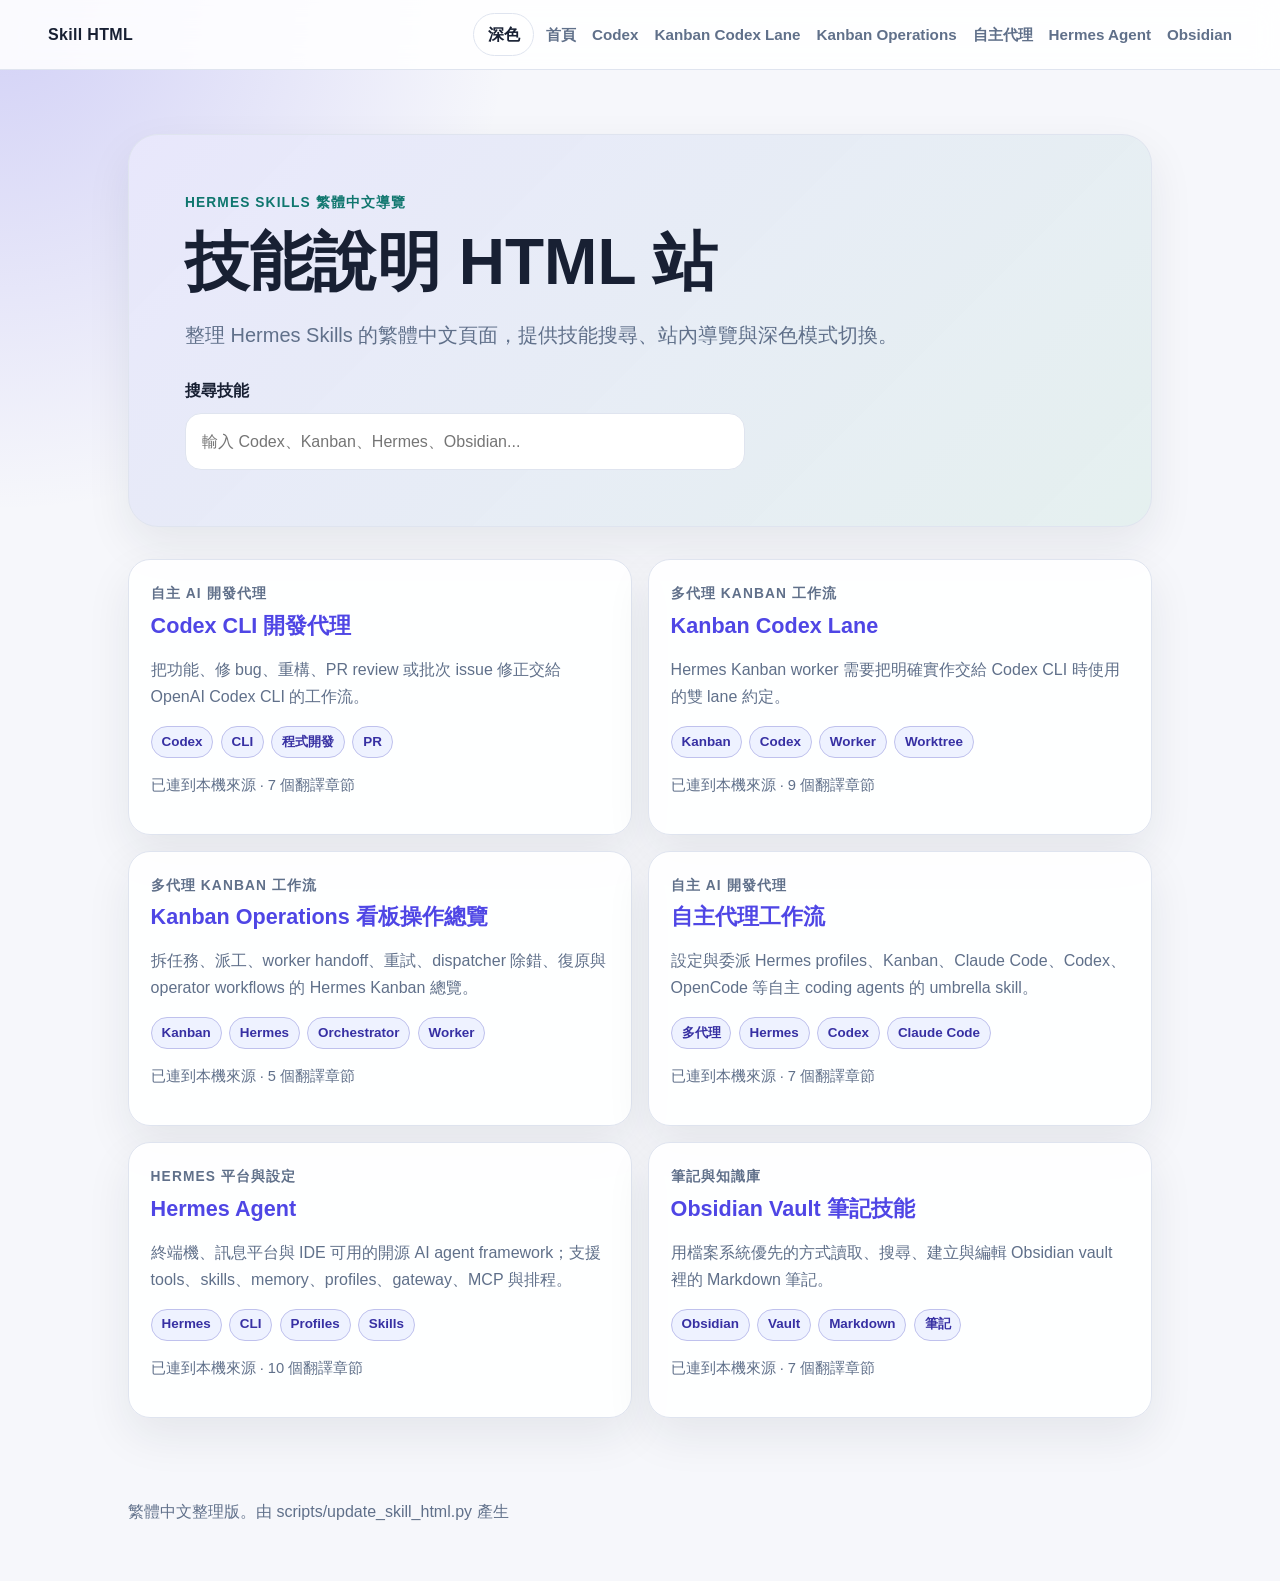
==== commit 795f73d3: "feat: add Obsidian skill page" ====
--- a/index.html
+++ b/index.html
@@ -20,6 +20,7 @@
       <a href="skills/kanban-operations.html">Kanban Operations</a>
       <a href="skills/autonomous-agent-workflows.html">自主代理</a>
       <a href="skills/hermes-agent.html">Hermes Agent</a>
+      <a href="skills/obsidian.html">Obsidian</a>
     </nav>
   </header>
   <main>
@@ -28,28 +29,16 @@
       <h1>技能說明 HTML 站</h1>
       <p class="subtitle">整理 Hermes Skills 的繁體中文頁面，提供技能搜尋、站內導覽與深色模式切換。</p>
       <label class="search-box" for="skill-search">搜尋技能</label>
-      <input id="skill-search" type="search" placeholder="輸入 Codex、Kanban、Hermes、代理..." autocomplete="off">
+      <input id="skill-search" type="search" placeholder="輸入 Codex、Kanban、Hermes、Obsidian..." autocomplete="off">
     </section>
 
     <section class="skill-list" aria-label="技能列表">
-        <article class="skill-card" data-search="autonomous-agent-workflows 自主代理工作流 此頁依照 Autonomous Agent Workflows 的 source SKILL.md 翻譯：Overview、Decision Flow、External coding CLIs、OpenCode API lane/API mode、Hermes profiles and model providers、Multi-agent agency teams、支援檔與 Verification Checklist。 多代理 Hermes Codex Claude Code OpenCode Kanban">
-          <p class="eyebrow">自主 AI 開發代理</p>
-          <h2><a href="skills/autonomous-agent-workflows.html">自主代理工作流</a></h2>
-          <p>設定與委派 Hermes profiles、Kanban、Claude Code、Codex、OpenCode 等自主 coding agents 的 umbrella skill。</p>
-          <div class="tags"><span>多代理</span><span>Hermes</span><span>Codex</span><span>Claude Code</span></div>
-          <p class="source-status">已連到本機來源 · 7 個翻譯章節</p>
-        </article>        <article class="skill-card" data-search="codex Codex CLI 開發代理 此頁依照 Codex CLI skill 的原始章節翻譯整理：保留何時使用、必要條件、一次性任務、長任務背景模式、重要 flags、Gateway 沙盒注意事項、PR review、worktree 平行修 issue、批次 PR review 與操作規則。 Codex CLI 程式開發 PR 自動化">
+        <article class="skill-card" data-search="codex Codex CLI 開發代理 此頁依照 Codex CLI skill 的原始章節翻譯整理：保留何時使用、必要條件、一次性任務、長任務背景模式、重要 flags、Gateway 沙盒注意事項、PR review、worktree 平行修 issue、批次 PR review 與操作規則。 Codex CLI 程式開發 PR 自動化">
           <p class="eyebrow">自主 AI 開發代理</p>
           <h2><a href="skills/codex.html">Codex CLI 開發代理</a></h2>
           <p>把功能、修 bug、重構、PR review 或批次 issue 修正交給 OpenAI Codex CLI 的工作流。</p>
           <div class="tags"><span>Codex</span><span>CLI</span><span>程式開發</span><span>PR</span></div>
           <p class="source-status">已連到本機來源 · 7 個翻譯章節</p>
-        </article>        <article class="skill-card" data-search="hermes-agent Hermes Agent 此頁以 Hermes Agent skill 為準，將原始長篇 skill 分成繁中可讀章節：定位與差異化、Quick Start、CLI reference、slash commands、paths/config、providers、toolsets、安全與隱私、voice、spawning、durable systems、troubleshooting、where to find things、contributor quick reference。官方文件仍是最新權威來源。 Hermes CLI Profiles Skills MCP Gateway">
-          <p class="eyebrow">Hermes 平台與設定</p>
-          <h2><a href="skills/hermes-agent.html">Hermes Agent</a></h2>
-          <p>終端機、訊息平台與 IDE 可用的開源 AI agent framework；支援 tools、skills、memory、profiles、gateway、MCP 與排程。</p>
-          <div class="tags"><span>Hermes</span><span>CLI</span><span>Profiles</span><span>Skills</span></div>
-          <p class="source-status">已連到本機來源 · 10 個翻譯章節</p>
         </article>        <article class="skill-card" data-search="kanban-codex-lane Kanban Codex Lane 此頁忠實保留 Kanban Codex Lane skill 的結構：Overview、何時使用與何時不用、所有權規則、worktree/branch pattern、能力檢查、模式選擇、prompt 建構、監控與 kill、reconciliation checklist、kanban_complete metadata schema、常見陷阱與驗證清單。 Kanban Codex Worker Worktree 自動化">
           <p class="eyebrow">多代理 Kanban 工作流</p>
           <h2><a href="skills/kanban-codex-lane.html">Kanban Codex Lane</a></h2>
@@ -62,6 +51,24 @@
           <p>拆任務、派工、worker handoff、重試、dispatcher 除錯、復原與 operator workflows 的 Hermes Kanban 總覽。</p>
           <div class="tags"><span>Kanban</span><span>Hermes</span><span>Orchestrator</span><span>Worker</span></div>
           <p class="source-status">已連到本機來源 · 5 個翻譯章節</p>
+        </article>        <article class="skill-card" data-search="autonomous-agent-workflows 自主代理工作流 此頁依照 Autonomous Agent Workflows 的 source SKILL.md 翻譯：Overview、Decision Flow、External coding CLIs、OpenCode API lane/API mode、Hermes profiles and model providers、Multi-agent agency teams、支援檔與 Verification Checklist。 多代理 Hermes Codex Claude Code OpenCode Kanban">
+          <p class="eyebrow">自主 AI 開發代理</p>
+          <h2><a href="skills/autonomous-agent-workflows.html">自主代理工作流</a></h2>
+          <p>設定與委派 Hermes profiles、Kanban、Claude Code、Codex、OpenCode 等自主 coding agents 的 umbrella skill。</p>
+          <div class="tags"><span>多代理</span><span>Hermes</span><span>Codex</span><span>Claude Code</span></div>
+          <p class="source-status">已連到本機來源 · 7 個翻譯章節</p>
+        </article>        <article class="skill-card" data-search="hermes-agent Hermes Agent 此頁以 Hermes Agent skill 為準，將原始長篇 skill 分成繁中可讀章節：定位與差異化、Quick Start、CLI reference、slash commands、paths/config、providers、toolsets、安全與隱私、voice、spawning、durable systems、troubleshooting、where to find things、contributor quick reference。官方文件仍是最新權威來源。 Hermes CLI Profiles Skills MCP Gateway">
+          <p class="eyebrow">Hermes 平台與設定</p>
+          <h2><a href="skills/hermes-agent.html">Hermes Agent</a></h2>
+          <p>終端機、訊息平台與 IDE 可用的開源 AI agent framework；支援 tools、skills、memory、profiles、gateway、MCP 與排程。</p>
+          <div class="tags"><span>Hermes</span><span>CLI</span><span>Profiles</span><span>Skills</span></div>
+          <p class="source-status">已連到本機來源 · 10 個翻譯章節</p>
+        </article>        <article class="skill-card" data-search="obsidian Obsidian Vault 筆記技能 此頁依照 Obsidian Vault skill 的原始 SKILL.md 翻譯整理：保留 vault path 慣例、讀取筆記、列出筆記、搜尋、建立筆記、追加內容、精準編輯與 wikilinks。 Obsidian Vault Markdown 筆記 知識庫">
+          <p class="eyebrow">筆記與知識庫</p>
+          <h2><a href="skills/obsidian.html">Obsidian Vault 筆記技能</a></h2>
+          <p>用檔案系統優先的方式讀取、搜尋、建立與編輯 Obsidian vault 裡的 Markdown 筆記。</p>
+          <div class="tags"><span>Obsidian</span><span>Vault</span><span>Markdown</span><span>筆記</span></div>
+          <p class="source-status">已連到本機來源 · 7 個翻譯章節</p>
         </article>
     </section>
 
